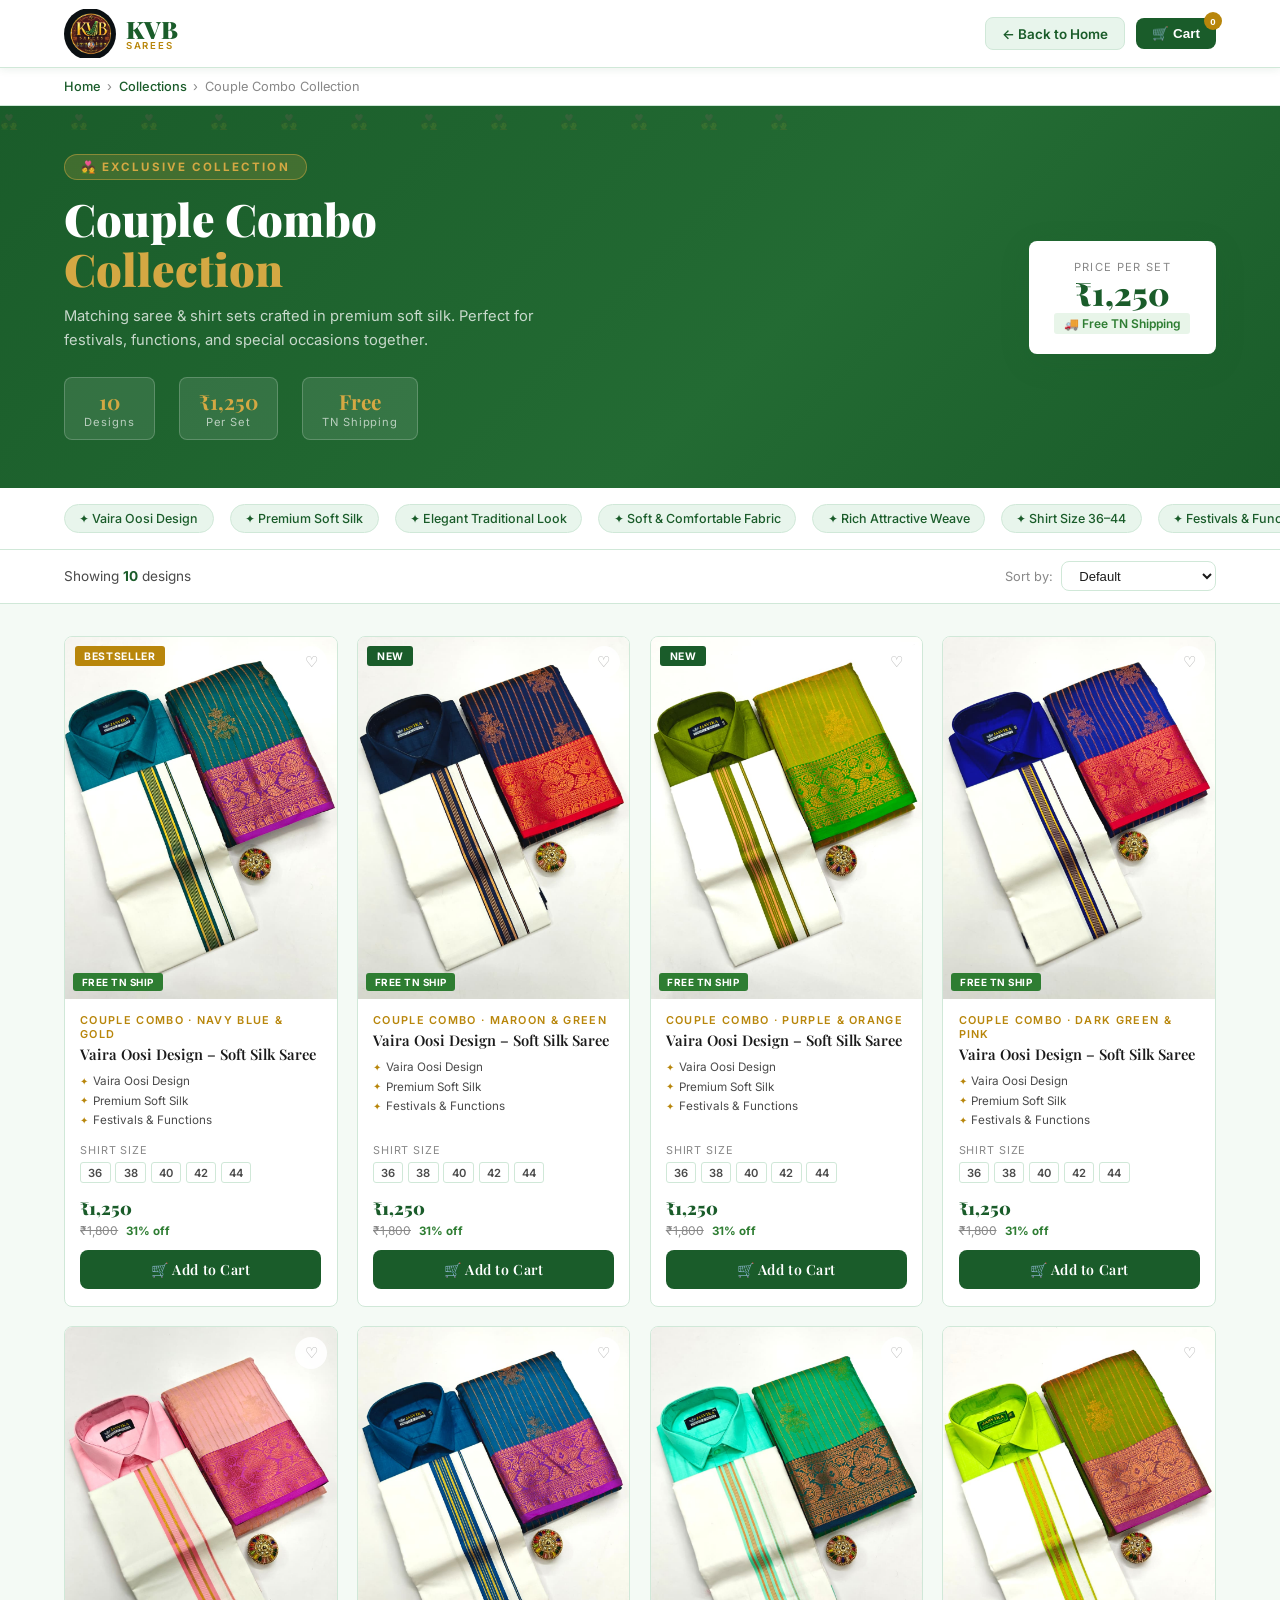
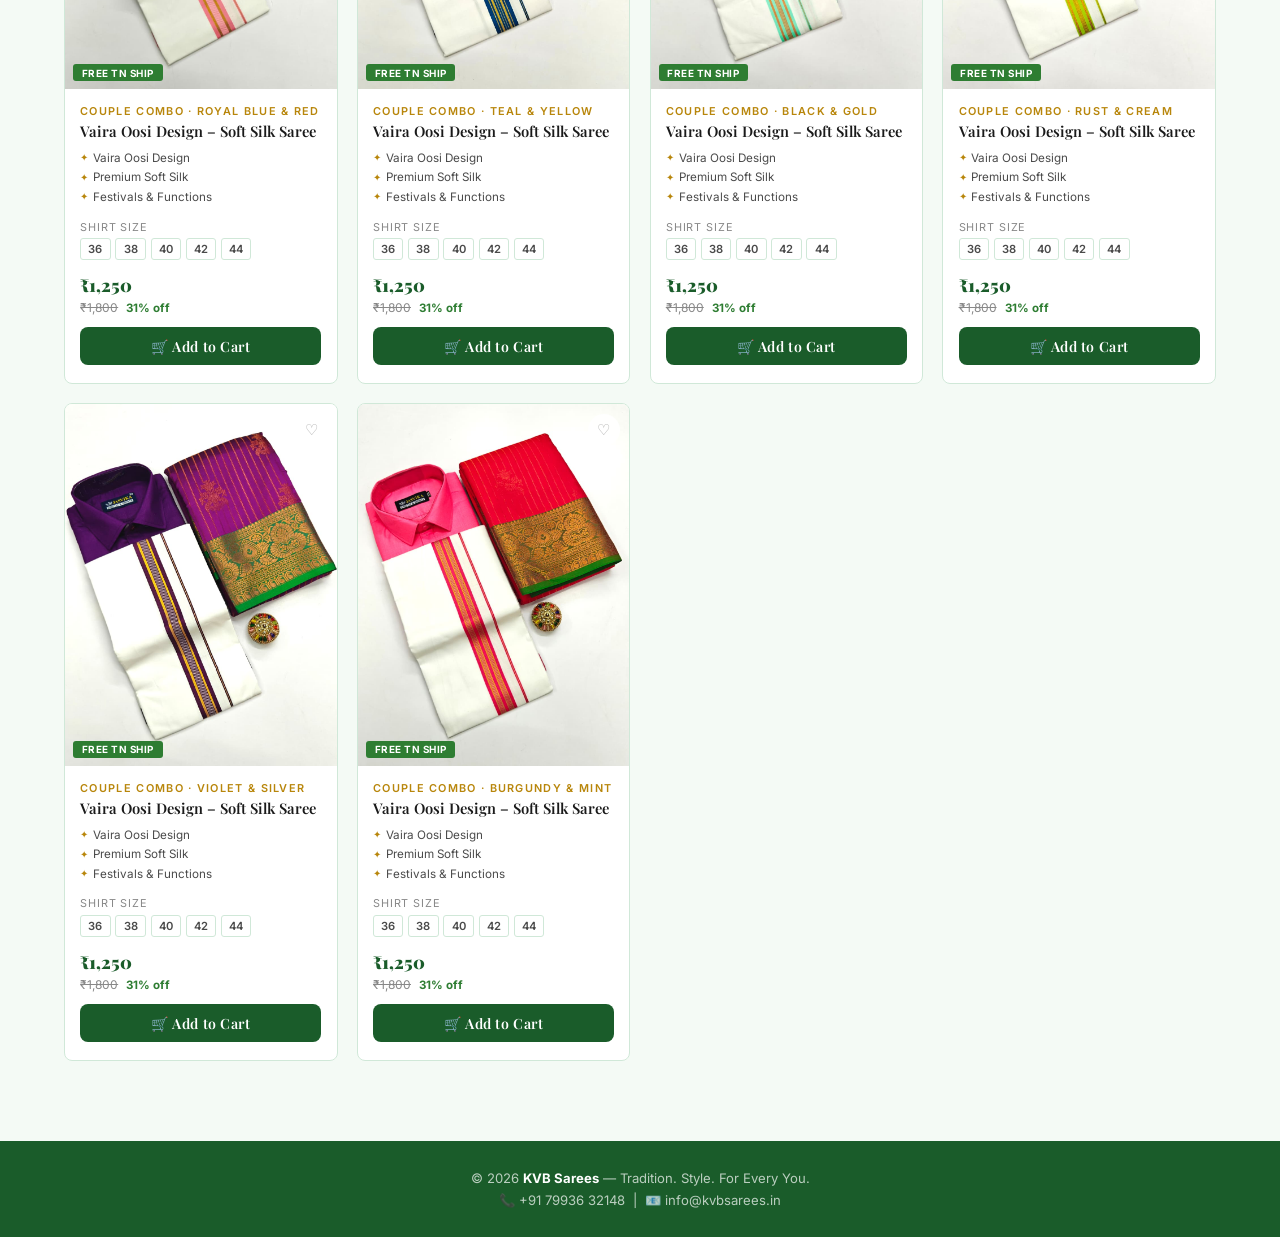
==== couple-combo.html @ 8ef2879d "first commit" ====
<!DOCTYPE html>
<html lang="en">
<head>
  <meta charset="UTF-8"/>
  <meta name="viewport" content="width=device-width, initial-scale=1.0"/>
  <title>Couple Combo Collection – KVB Sarees</title>
  <link href="https://fonts.googleapis.com/css2?family=Playfair+Display:ital,wght@0,400;0,600;0,700;0,900;1,400&family=Inter:wght@300;400;500;600&display=swap" rel="stylesheet"/>
  <style>
    :root {
      --green:   #1a5c2a;
      --green2:  #236b33;
      --gold:    #b8860b;
      --gold-lt: #d4a843;
      --cream:   #f4faf5;
      --cream2:  #e8f5ec;
      --white:   #ffffff;
      --text:    #1a1a1a;
      --text2:   #4a4a4a;
      --text3:   #888;
      --border:  #d0e8d8;
      --shadow-sm: 0 2px 8px rgba(26,92,42,.08);
      --shadow-md: 0 8px 32px rgba(26,92,42,.12);
      --shadow-lg: 0 20px 60px rgba(26,92,42,.15);
      --r: 8px;
      --transition: all .28s cubic-bezier(.4,0,.2,1);
    }
    *, *::before, *::after { box-sizing: border-box; margin: 0; padding: 0; }
    html { scroll-behavior: smooth; }
    body { font-family: 'Inter', sans-serif; background: var(--cream); color: var(--text); }
    a { text-decoration: none; color: inherit; }
    img { display: block; width: 100%; }

    /* ── NAV ── */
    .navbar {
      position: sticky; top: 0; z-index: 100;
      background: var(--white); border-bottom: 1px solid var(--border);
      padding: 0 5%; height: 68px;
      display: flex; align-items: center; justify-content: space-between;
      box-shadow: var(--shadow-sm);
    }
    .nav-logo { display: flex; align-items: center; gap: .6rem; }
    .nav-logo img { width: 52px; height: 52px; object-fit: contain; border-radius: 50%; }
    .nav-logo-text { line-height: 1; }
    .nav-logo-kvb    { font-family: 'Playfair Display', serif; font-size: 1.5rem; font-weight: 900; color: var(--green); }
    .nav-logo-sarees { font-size: .6rem; letter-spacing: .2em; text-transform: uppercase; color: var(--gold); font-weight: 600; }
    .nav-back {
      display: flex; align-items: center; gap: .4rem;
      background: var(--cream2); color: var(--green);
      border: 1.5px solid var(--border); border-radius: var(--r);
      padding: .45rem 1rem; font-size: .84rem; font-weight: 600;
      cursor: pointer; transition: var(--transition);
    }
    .nav-back:hover { background: var(--green); color: #fff; border-color: var(--green); }
    .cart-nav-btn {
      position: relative; background: var(--green); color: #fff;
      border: none; border-radius: var(--r); padding: .5rem 1rem;
      font-size: .84rem; font-weight: 600; cursor: pointer;
      display: flex; align-items: center; gap: .4rem;
      transition: var(--transition);
    }
    .cart-nav-btn:hover { background: var(--green2); }
    .cart-nav-badge {
      background: var(--gold); color: #fff;
      font-size: .6rem; font-weight: 700;
      width: 18px; height: 18px; border-radius: 50%;
      display: flex; align-items: center; justify-content: center;
      position: absolute; top: -6px; right: -6px;
    }

    /* ── BREADCRUMB ── */
    .breadcrumb {
      background: var(--white); border-bottom: 1px solid var(--border);
      padding: .7rem 5%; font-size: .8rem; color: var(--text3);
      display: flex; align-items: center; gap: .4rem; flex-wrap: wrap;
    }
    .breadcrumb a { color: var(--green); font-weight: 500; }
    .breadcrumb a:hover { text-decoration: underline; }
    .breadcrumb .sep { color: var(--text3); }

    /* ── COLLECTION HERO BANNER ── */
    .coll-hero {
      background: linear-gradient(135deg, var(--green) 0%, var(--green2) 60%, #1a5c2a 100%);
      padding: 3rem 5%;
      display: flex; align-items: center; justify-content: space-between;
      gap: 2rem; flex-wrap: wrap; position: relative; overflow: hidden;
    }
    .coll-hero::before {
      content: '💑 💑 💑 💑 💑 💑 💑 💑 💑 💑 💑 💑';
      position: absolute; top: .4rem; left: 0; right: 0;
      font-size: .9rem; letter-spacing: 1.5rem; opacity: .1;
      white-space: nowrap; overflow: hidden;
    }
    .coll-hero-text { position: relative; z-index: 1; }
    .coll-hero-tag {
      display: inline-block; background: rgba(212,168,67,.2);
      border: 1px solid rgba(212,168,67,.5);
      color: var(--gold-lt); font-size: .72rem; letter-spacing: .18em;
      text-transform: uppercase; font-weight: 700;
      padding: .3rem 1rem; border-radius: 20px; margin-bottom: .9rem;
    }
    .coll-hero h1 {
      font-family: 'Playfair Display', serif;
      font-size: clamp(1.8rem, 4vw, 2.8rem);
      font-weight: 900; color: #fff; line-height: 1.1;
    }
    .coll-hero h1 span { color: var(--gold-lt); }
    .coll-hero p {
      color: rgba(255,255,255,.75); font-size: .92rem;
      margin-top: .7rem; max-width: 480px; line-height: 1.65;
    }
    .coll-hero-stats {
      display: flex; gap: 1.5rem; margin-top: 1.5rem; flex-wrap: wrap;
    }
    .hero-stat {
      background: rgba(255,255,255,.1); border: 1px solid rgba(255,255,255,.2);
      border-radius: var(--r); padding: .6rem 1.2rem; text-align: center;
    }
    .hero-stat .snum { font-family: 'Playfair Display', serif; font-size: 1.3rem; font-weight: 700; color: var(--gold-lt); }
    .hero-stat .slbl { font-size: .7rem; color: rgba(255,255,255,.65); letter-spacing: .08em; }
    .coll-hero-badge {
      background: var(--white); border-radius: var(--r);
      padding: 1.2rem 1.6rem; text-align: center;
      box-shadow: var(--shadow-md); position: relative; z-index: 1;
      min-width: 180px;
    }
    .coll-hero-badge .from { font-size: .7rem; letter-spacing: .12em; text-transform: uppercase; color: var(--text3); }
    .coll-hero-badge .price { font-family: 'Playfair Display', serif; font-size: 2rem; font-weight: 900; color: var(--green); line-height: 1; margin: .2rem 0; }
    .coll-hero-badge .shipping { font-size: .75rem; color: #2e7d32; font-weight: 600; background: #e8f5e9; padding: .2rem .6rem; border-radius: 3px; display: inline-block; }

    /* ── HIGHLIGHTS BAR ── */
    .highlights-bar {
      background: var(--white); border-bottom: 1px solid var(--border);
      padding: 1rem 5%; overflow-x: auto;
    }
    .highlights-inner {
      display: flex; gap: 1rem; white-space: nowrap; max-width: 1200px; margin: 0 auto;
    }
    .hl-chip {
      display: inline-flex; align-items: center; gap: .4rem;
      background: var(--cream2); border: 1px solid var(--border);
      border-radius: 20px; padding: .38rem .9rem;
      font-size: .78rem; font-weight: 500; color: var(--green);
      flex-shrink: 0;
    }

    /* ── FILTER + SORT BAR ── */
    .toolbar {
      background: var(--white); border-bottom: 1px solid var(--border);
      padding: .7rem 5%;
      display: flex; align-items: center; justify-content: space-between;
      gap: 1rem; flex-wrap: wrap;
    }
    .toolbar-left { font-size: .85rem; color: var(--text2); }
    .toolbar-left strong { color: var(--green); }
    .sort-wrap { display: flex; align-items: center; gap: .5rem; }
    .sort-wrap label { font-size: .8rem; color: var(--text3); }
    .sort-select {
      border: 1px solid var(--border); border-radius: var(--r);
      padding: .35rem .8rem; font-size: .82rem; color: var(--text);
      background: var(--white); cursor: pointer; outline: none;
    }

    /* ── PRODUCT GRID (Flipkart style) ── */
    .products-wrap { padding: 2rem 5%; max-width: 1300px; margin: 0 auto; }
    .products-grid {
      display: grid;
      grid-template-columns: repeat(4, 1fr);
      gap: 1.2rem;
    }
    @media(max-width:1100px){ .products-grid{ grid-template-columns: repeat(3,1fr); } }
    @media(max-width:760px) { .products-grid{ grid-template-columns: repeat(2,1fr); } }
    @media(max-width:400px) { .products-grid{ grid-template-columns: 1fr; } }

    /* ── PRODUCT CARD ── */
    .prod-card {
      background: var(--white); border: 1px solid var(--border);
      border-radius: var(--r); overflow: hidden;
      transition: var(--transition); cursor: pointer;
      display: flex; flex-direction: column;
    }
    .prod-card:hover {
      transform: translateY(-5px);
      box-shadow: var(--shadow-lg);
      border-color: var(--green);
    }

    /* Image area */
    .card-img-wrap { position: relative; overflow: hidden; background: var(--cream2); aspect-ratio: 3/4; }
    .card-img-wrap img { height: 100%; object-fit: cover; transition: transform .5s ease; }
    .prod-card:hover .card-img-wrap img { transform: scale(1.06); }

    .card-badge {
      position: absolute; top: .6rem; left: .6rem;
      font-size: .65rem; font-weight: 700; letter-spacing: .06em;
      text-transform: uppercase; padding: .22rem .6rem; border-radius: 3px; z-index: 2;
    }
    .card-badge.bestseller { background: var(--gold); color: #fff; }
    .card-badge.new { background: var(--green); color: #fff; }

    .heart-btn {
      position: absolute; top: .6rem; right: .6rem; z-index: 2;
      width: 32px; height: 32px; border-radius: 50%;
      background: rgba(255,255,255,.9); border: none;
      font-size: .95rem; color: #aaa;
      display: flex; align-items: center; justify-content: center;
      cursor: pointer; transition: var(--transition);
    }
    .heart-btn:hover, .heart-btn.liked { color: #c62828; background: #fff; transform: scale(1.15); }

    .free-ship {
      position: absolute; bottom: .5rem; left: .5rem; z-index: 2;
      background: #2e7d32; color: #fff;
      font-size: .62rem; font-weight: 700; letter-spacing: .05em;
      padding: .18rem .55rem; border-radius: 3px; text-transform: uppercase;
    }

    /* Card body */
    .card-body { padding: .9rem .95rem 1.1rem; flex: 1; display: flex; flex-direction: column; }
    .card-colour {
      font-size: .68rem; letter-spacing: .12em; text-transform: uppercase;
      color: var(--gold); font-weight: 600; margin-bottom: .25rem;
    }
    .card-name {
      font-family: 'Playfair Display', serif;
      font-size: .92rem; font-weight: 600; color: var(--text); line-height: 1.3;
    }

    /* Highlights mini list */
    .card-highlights { margin-top: .55rem; flex: 1; }
    .card-hl {
      display: flex; align-items: flex-start; gap: .3rem;
      font-size: .73rem; color: var(--text2); line-height: 1.4; margin-bottom: .2rem;
    }
    .card-hl::before { content: '✦'; color: var(--gold); font-size: .6rem; flex-shrink: 0; margin-top: .1rem; }

    /* Sizes */
    .card-sizes { margin-top: .7rem; }
    .sizes-lbl { font-size: .68rem; color: var(--text3); letter-spacing: .08em; text-transform: uppercase; margin-bottom: .3rem; }
    .size-chips { display: flex; gap: .3rem; flex-wrap: wrap; }
    .size-chip {
      border: 1px solid var(--border); border-radius: 3px;
      padding: .18rem .45rem; font-size: .7rem; font-weight: 600;
      color: var(--text2); cursor: pointer; transition: var(--transition);
      background: var(--white);
    }
    .size-chip:hover, .size-chip.selected {
      background: var(--green); color: #fff; border-color: var(--green);
    }

    /* Price row */
    .card-price-row {
      display: flex; align-items: center; justify-content: space-between;
      margin-top: .8rem; flex-wrap: wrap; gap: .4rem;
    }
    .card-price { font-family: 'Playfair Display', serif; font-size: 1.1rem; font-weight: 900; color: var(--green); }
    .card-mrp { font-size: .75rem; color: var(--text3); text-decoration: line-through; }
    .card-off { font-size: .72rem; font-weight: 700; color: #2e7d32; }

    .add-cart-btn {
      width: 100%; margin-top: .7rem;
      background: var(--green); color: #fff;
      border: none; padding: .6rem;
      font-family: 'Playfair Display', serif; font-size: .88rem; font-weight: 600;
      letter-spacing: .04em; border-radius: var(--r);
      cursor: pointer; transition: var(--transition);
      display: flex; align-items: center; justify-content: center; gap: .4rem;
    }
    .add-cart-btn:hover { background: var(--green2); transform: translateY(-2px); box-shadow: var(--shadow-sm); }
    .add-cart-btn.added { background: var(--gold); color: #fff; }

    /* ── PRODUCT DETAIL MODAL ── */
    .detail-modal {
      position: fixed; inset: 0; z-index: 500;
      background: rgba(0,0,0,.6);
      display: flex; align-items: center; justify-content: center;
      padding: 1rem;
      opacity: 0; pointer-events: none; transition: opacity .3s;
    }
    .detail-modal.show { opacity: 1; pointer-events: all; }
    .detail-box {
      background: var(--white); border-radius: 12px;
      width: min(900px, 96vw); max-height: 92vh; overflow-y: auto;
      display: grid; grid-template-columns: 1fr 1fr;
      box-shadow: 0 24px 80px rgba(0,0,0,.3);
      transform: scale(.92); transition: transform .3s;
    }
    .detail-modal.show .detail-box { transform: scale(1); }
    @media(max-width:640px){ .detail-box{ grid-template-columns:1fr; } }

    /* Detail left — gallery */
    .detail-gallery {
      background: var(--cream2); border-radius: 12px 0 0 12px; overflow: hidden;
      position: relative;
    }
    @media(max-width:640px){ .detail-gallery{ border-radius: 12px 12px 0 0; max-height:320px; } }
    .detail-main-img { aspect-ratio: 3/4; object-fit: cover; width: 100%; height: 100%; }
    .gallery-thumbs {
      display: flex; gap: .4rem; padding: .6rem;
      overflow-x: auto; background: rgba(0,0,0,.04);
    }
    .thumb {
      width: 52px; height: 52px; flex-shrink: 0; border-radius: 4px;
      overflow: hidden; cursor: pointer; border: 2px solid transparent;
      transition: var(--transition);
    }
    .thumb:hover, .thumb.active { border-color: var(--green); }
    .thumb img { width: 100%; height: 100%; object-fit: cover; }

    /* Detail right — info */
    .detail-info { padding: 1.8rem 1.6rem; overflow-y: auto; }
    .detail-close {
      float: right; background: var(--cream2); border: none;
      width: 34px; height: 34px; border-radius: 50%;
      font-size: 1rem; color: var(--text2); cursor: pointer;
      display: flex; align-items: center; justify-content: center;
      transition: var(--transition);
    }
    .detail-close:hover { background: var(--green); color: #fff; }
    .detail-cat { font-size: .7rem; letter-spacing: .18em; text-transform: uppercase; color: var(--gold); font-weight: 700; margin-top: .4rem; }
    .detail-name { font-family: 'Playfair Display', serif; font-size: 1.4rem; font-weight: 700; color: var(--text); line-height: 1.25; margin-top: .3rem; }
    .detail-colour { font-size: .82rem; color: var(--text3); margin-top: .2rem; }
    .detail-price-row { display: flex; align-items: baseline; gap: .7rem; margin: 1rem 0; }
    .detail-price { font-family: 'Playfair Display', serif; font-size: 1.9rem; font-weight: 900; color: var(--green); }
    .detail-mrp { font-size: .85rem; color: var(--text3); text-decoration: line-through; }
    .detail-off { font-size: .85rem; font-weight: 700; color: #2e7d32; }
    .ship-badge {
      display: inline-flex; align-items: center; gap: .3rem;
      background: #e8f5e9; color: #2e7d32;
      font-size: .75rem; font-weight: 600; padding: .3rem .8rem;
      border-radius: 20px; margin-bottom: 1rem;
    }

    .detail-highlights h4 { font-size: .8rem; letter-spacing: .1em; text-transform: uppercase; color: var(--text3); margin-bottom: .6rem; font-weight: 600; }
    .detail-hl-list { list-style: none; display: flex; flex-direction: column; gap: .45rem; }
    .detail-hl-list li {
      display: flex; align-items: flex-start; gap: .5rem;
      font-size: .88rem; color: var(--text2); line-height: 1.4;
    }
    .detail-hl-list li::before { content: '✦'; color: var(--gold); font-size: .7rem; flex-shrink: 0; margin-top: .15rem; }

    .detail-size-section { margin-top: 1.1rem; }
    .detail-size-section h4 { font-size: .78rem; letter-spacing: .1em; text-transform: uppercase; color: var(--text3); margin-bottom: .5rem; font-weight: 600; }
    .detail-sizes { display: flex; gap: .4rem; flex-wrap: wrap; }
    .detail-size-chip {
      border: 1.5px solid var(--border); border-radius: 4px;
      padding: .35rem .75rem; font-size: .82rem; font-weight: 600;
      color: var(--text2); cursor: pointer; transition: var(--transition);
    }
    .detail-size-chip:hover, .detail-size-chip.selected {
      background: var(--green); color: #fff; border-color: var(--green);
    }

    .detail-actions { margin-top: 1.4rem; display: flex; flex-direction: column; gap: .7rem; }
    .detail-add-btn {
      width: 100%; background: var(--green); color: #fff;
      border: none; padding: .9rem;
      font-family: 'Playfair Display', serif; font-size: 1rem; font-weight: 700;
      letter-spacing: .05em; border-radius: var(--r); cursor: pointer;
      transition: var(--transition); display: flex; align-items: center; justify-content: center; gap: .5rem;
    }
    .detail-add-btn:hover { background: var(--green2); transform: translateY(-2px); box-shadow: var(--shadow-md); }
    .detail-wa-btn {
      width: 100%; background: #25d366; color: #003d1a;
      border: none; padding: .75rem;
      font-family: 'Playfair Display', serif; font-size: .95rem; font-weight: 700;
      letter-spacing: .04em; border-radius: var(--r); cursor: pointer;
      transition: var(--transition); display: flex; align-items: center; justify-content: center; gap: .5rem;
    }
    .detail-wa-btn:hover { background: #1ebe5d; }

    /* ── CART DRAWER (same style) ── */
    .cart-overlay {
      position: fixed; inset: 0; background: rgba(0,0,0,.4); z-index: 200;
      opacity: 0; pointer-events: none; transition: opacity .3s;
    }
    .cart-overlay.show { opacity: 1; pointer-events: all; }
    .cart-drawer {
      position: fixed; top: 0; right: -100%; bottom: 0;
      width: min(400px, 95vw); background: var(--white); z-index: 300;
      display: flex; flex-direction: column;
      box-shadow: -8px 0 40px rgba(0,0,0,.15);
      transition: right .35s cubic-bezier(.4,0,.2,1);
    }
    .cart-drawer.open { right: 0; }
    .cart-head {
      background: var(--green); color: #fff;
      padding: 1.1rem 1.4rem;
      display: flex; align-items: center; justify-content: space-between;
      flex-shrink: 0;
    }
    .cart-head h3 { font-family: 'Playfair Display', serif; font-size: 1.1rem; font-weight: 700; }
    .cart-close {
      background: rgba(0,0,0,.25); border: none; color: #fff;
      width: 32px; height: 32px; border-radius: 50%;
      font-size: .95rem; cursor: pointer;
      display: flex; align-items: center; justify-content: center;
    }
    .cart-body { flex: 1; overflow-y: auto; padding: 1rem 1.2rem; }
    .cart-empty { display: flex; flex-direction: column; align-items: center; justify-content: center; height: 100%; text-align: center; color: var(--text3); }
    .cart-empty .ei { font-size: 3rem; margin-bottom: .8rem; }
    .cart-item { display: flex; gap: .8rem; padding: .9rem 0; border-bottom: 1px solid var(--border); align-items: flex-start; }
    .ci-img { width: 56px; height: 56px; border-radius: 4px; object-fit: cover; flex-shrink: 0; border: 1px solid var(--border); }
    .ci-info { flex: 1; }
    .ci-name { font-size: .84rem; font-weight: 600; color: var(--text); line-height: 1.3; }
    .ci-meta { font-size: .72rem; color: var(--text3); margin-top: .15rem; }
    .ci-price { font-size: .9rem; font-weight: 700; color: var(--green); margin-top: .2rem; }
    .ci-qty { display: flex; align-items: center; gap: .4rem; margin-top: .4rem; }
    .qty-btn {
      width: 24px; height: 24px; border-radius: 50%;
      border: 1.5px solid var(--border); background: var(--white);
      color: var(--green); font-size: .9rem; font-weight: 700;
      display: flex; align-items: center; justify-content: center;
      cursor: pointer; transition: var(--transition);
    }
    .qty-btn:hover { background: var(--green); color: #fff; border-color: var(--green); }
    .qty-val { font-size: .85rem; font-weight: 700; min-width: 18px; text-align: center; }
    .ci-remove { background: none; border: none; color: #bbb; font-size: .95rem; cursor: pointer; }
    .ci-remove:hover { color: #c62828; }
    .cart-foot { border-top: 2px solid var(--border); padding: 1rem 1.2rem 1.4rem; flex-shrink: 0; background: var(--cream); }
    .cart-total-row { display: flex; justify-content: space-between; margin-bottom: 1rem; }
    .cart-total-row .lbl { font-family: 'Playfair Display', serif; font-weight: 700; color: var(--green); }
    .cart-total-row .amt { font-family: 'Playfair Display', serif; font-size: 1.3rem; font-weight: 900; color: var(--green); }
    .finish-btn {
      width: 100%; background: var(--green); color: #fff;
      border: none; padding: .9rem;
      font-family: 'Playfair Display', serif; font-size: 1rem; font-weight: 700;
      border-radius: var(--r); cursor: pointer; transition: var(--transition);
    }
    .finish-btn:hover { background: var(--green2); }

    /* ── ORDER MODAL ── */
    .order-modal {
      position: fixed; inset: 0; z-index: 600;
      background: rgba(0,0,0,.65);
      display: flex; align-items: center; justify-content: center; padding: 1rem;
      opacity: 0; pointer-events: none; transition: opacity .3s;
    }
    .order-modal.show { opacity: 1; pointer-events: all; }
    .order-box {
      background: var(--white); border-radius: 12px;
      width: min(480px, 96vw); max-height: 90vh; overflow-y: auto;
      box-shadow: 0 24px 80px rgba(0,0,0,.3);
      transform: scale(.92); transition: transform .3s;
    }
    .order-modal.show .order-box { transform: scale(1); }
    .order-head {
      background: var(--green); color: #fff; padding: 1.6rem 1.8rem 1.2rem;
      text-align: center; border-radius: 12px 12px 0 0;
    }
    .order-head .oi { font-size: 2.5rem; margin-bottom: .4rem; }
    .order-head h3 { font-family: 'Playfair Display', serif; font-size: 1.3rem; font-weight: 700; }
    .order-head p  { font-size: .82rem; color: rgba(255,255,255,.75); margin-top: .25rem; }
    .order-id-box {
      margin: 1.3rem 1.6rem;
      background: var(--cream2); border: 2px dashed var(--gold);
      border-radius: var(--r); padding: .9rem 1.2rem; text-align: center;
    }
    .order-id-box .lbl { font-size: .68rem; letter-spacing: .15em; text-transform: uppercase; color: var(--text3); }
    .order-id-box .id  { font-family: 'Playfair Display', serif; font-size: 1.5rem; font-weight: 900; color: var(--green); margin-top: .2rem; }
    .copy-btn {
      margin-top: .4rem; background: none; border: 1px solid var(--gold);
      color: var(--gold); font-size: .72rem; font-weight: 600; padding: .22rem .7rem;
      border-radius: 3px; cursor: pointer;
    }
    .order-lines { padding: 0 1.6rem; }
    .order-lines h4 { font-family: 'Playfair Display', serif; font-size: .9rem; color: var(--green); margin-bottom: .7rem; }
    .order-line { display: flex; justify-content: space-between; font-size: .83rem; padding: .45rem 0; border-bottom: 1px solid var(--border); }
    .oname { color: var(--text); flex: 1; line-height: 1.35; }
    .oqty  { font-size: .72rem; color: var(--text3); }
    .oprice { font-weight: 700; color: var(--green); white-space: nowrap; }
    .order-total-bar {
      margin: .9rem 1.6rem;
      background: var(--green); color: #fff; border-radius: var(--r);
      padding: .8rem 1.1rem; display: flex; justify-content: space-between; align-items: center;
    }
    .order-total-bar .tl { font-family: 'Playfair Display', serif; font-weight: 700; }
    .order-total-bar .ta { font-family: 'Playfair Display', serif; font-size: 1.3rem; font-weight: 900; }
    .order-actions { padding: .8rem 1.6rem 1.6rem; display: flex; flex-direction: column; gap: .7rem; }
    .wa-order-btn {
      width: 100%; background: #25d366; color: #003d1a;
      border: none; padding: .9rem;
      font-family: 'Playfair Display', serif; font-size: 1rem; font-weight: 700;
      border-radius: var(--r); cursor: pointer; transition: var(--transition);
      display: flex; align-items: center; justify-content: center; gap: .5rem;
    }
    .wa-order-btn:hover { background: #1ebe5d; }
    .back-cart-btn {
      width: 100%; background: none; color: var(--text3);
      border: 1px solid var(--border); padding: .6rem;
      font-size: .85rem; border-radius: var(--r); cursor: pointer;
    }
    .back-cart-btn:hover { border-color: var(--green); color: var(--green); }

    /* ── FOOTER ── */
    footer {
      background: var(--green); color: rgba(255,255,255,.7);
      text-align: center; padding: 1.8rem 5%; margin-top: 3rem;
      font-size: .82rem;
    }
    footer a { color: var(--gold-lt); }
    .sr-only { position:absolute; width:1px; height:1px; padding:0; margin:-1px; overflow:hidden; clip:rect(0,0,0,0); white-space:nowrap; border:0; }
  </style>
</head>
<body>

<!-- NAVBAR -->
<nav class="navbar" aria-label="Page navigation">
  <a href="index.html" class="nav-logo">
    <img src="[data-uri]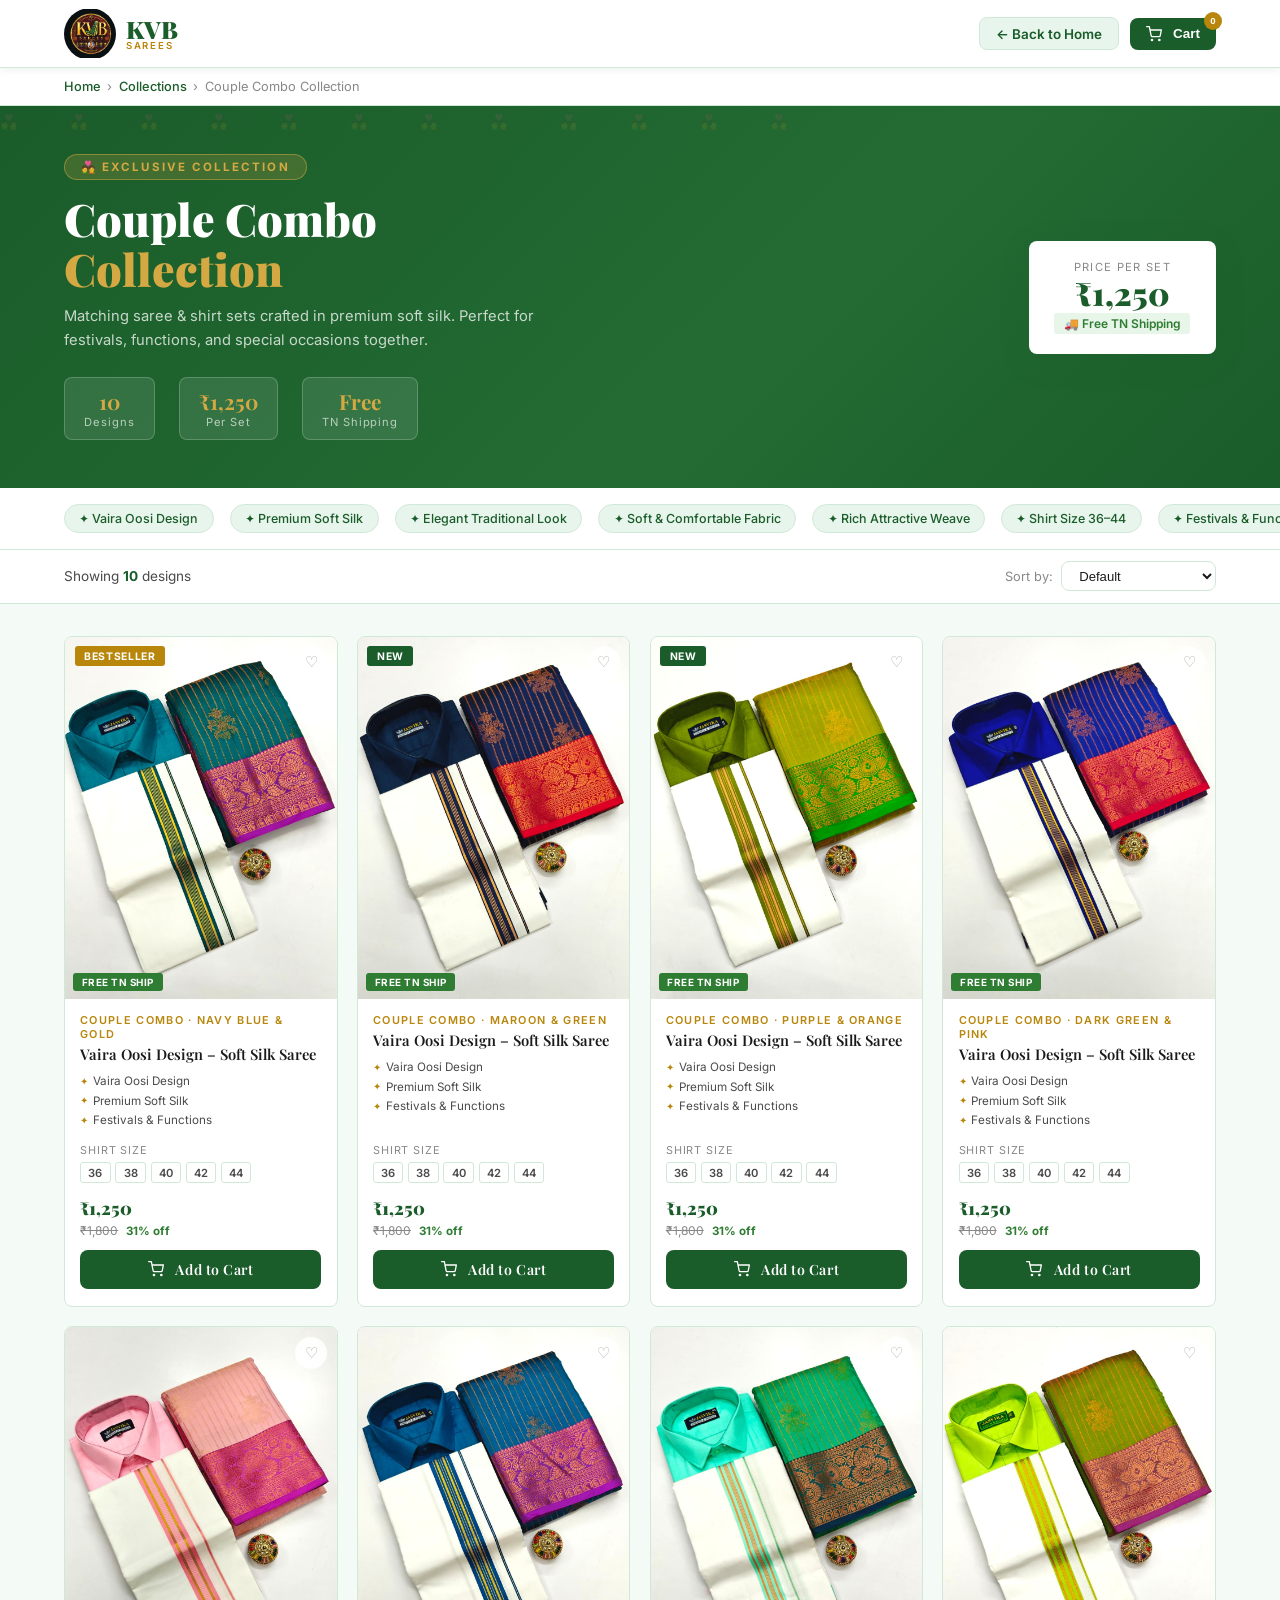
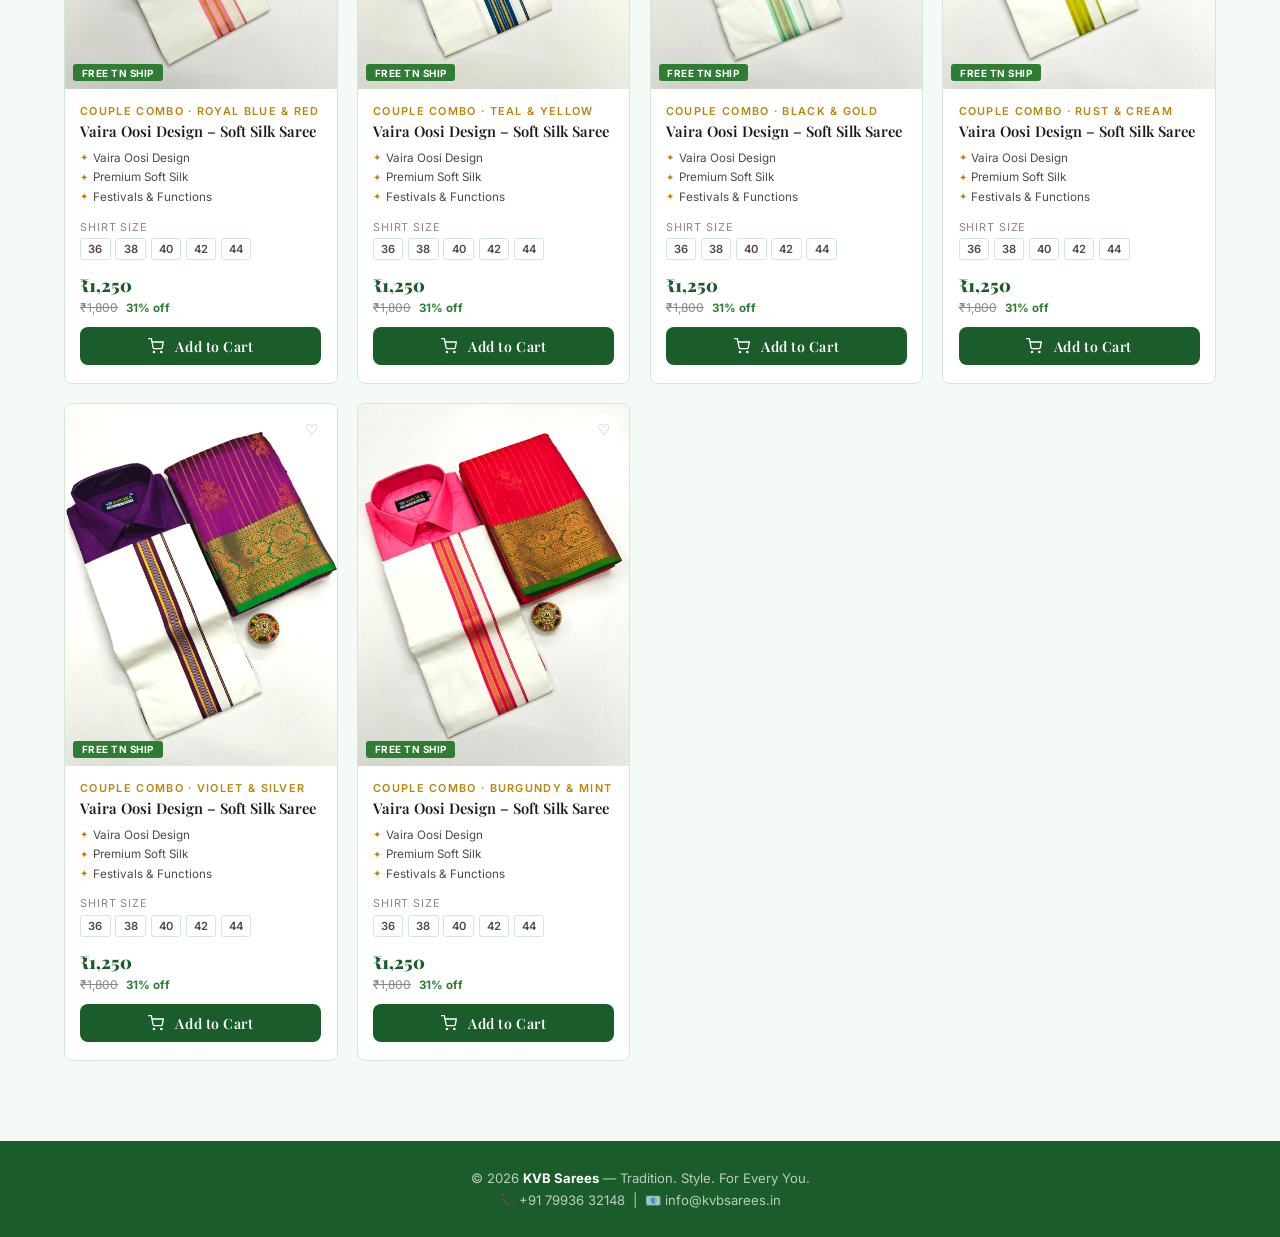
